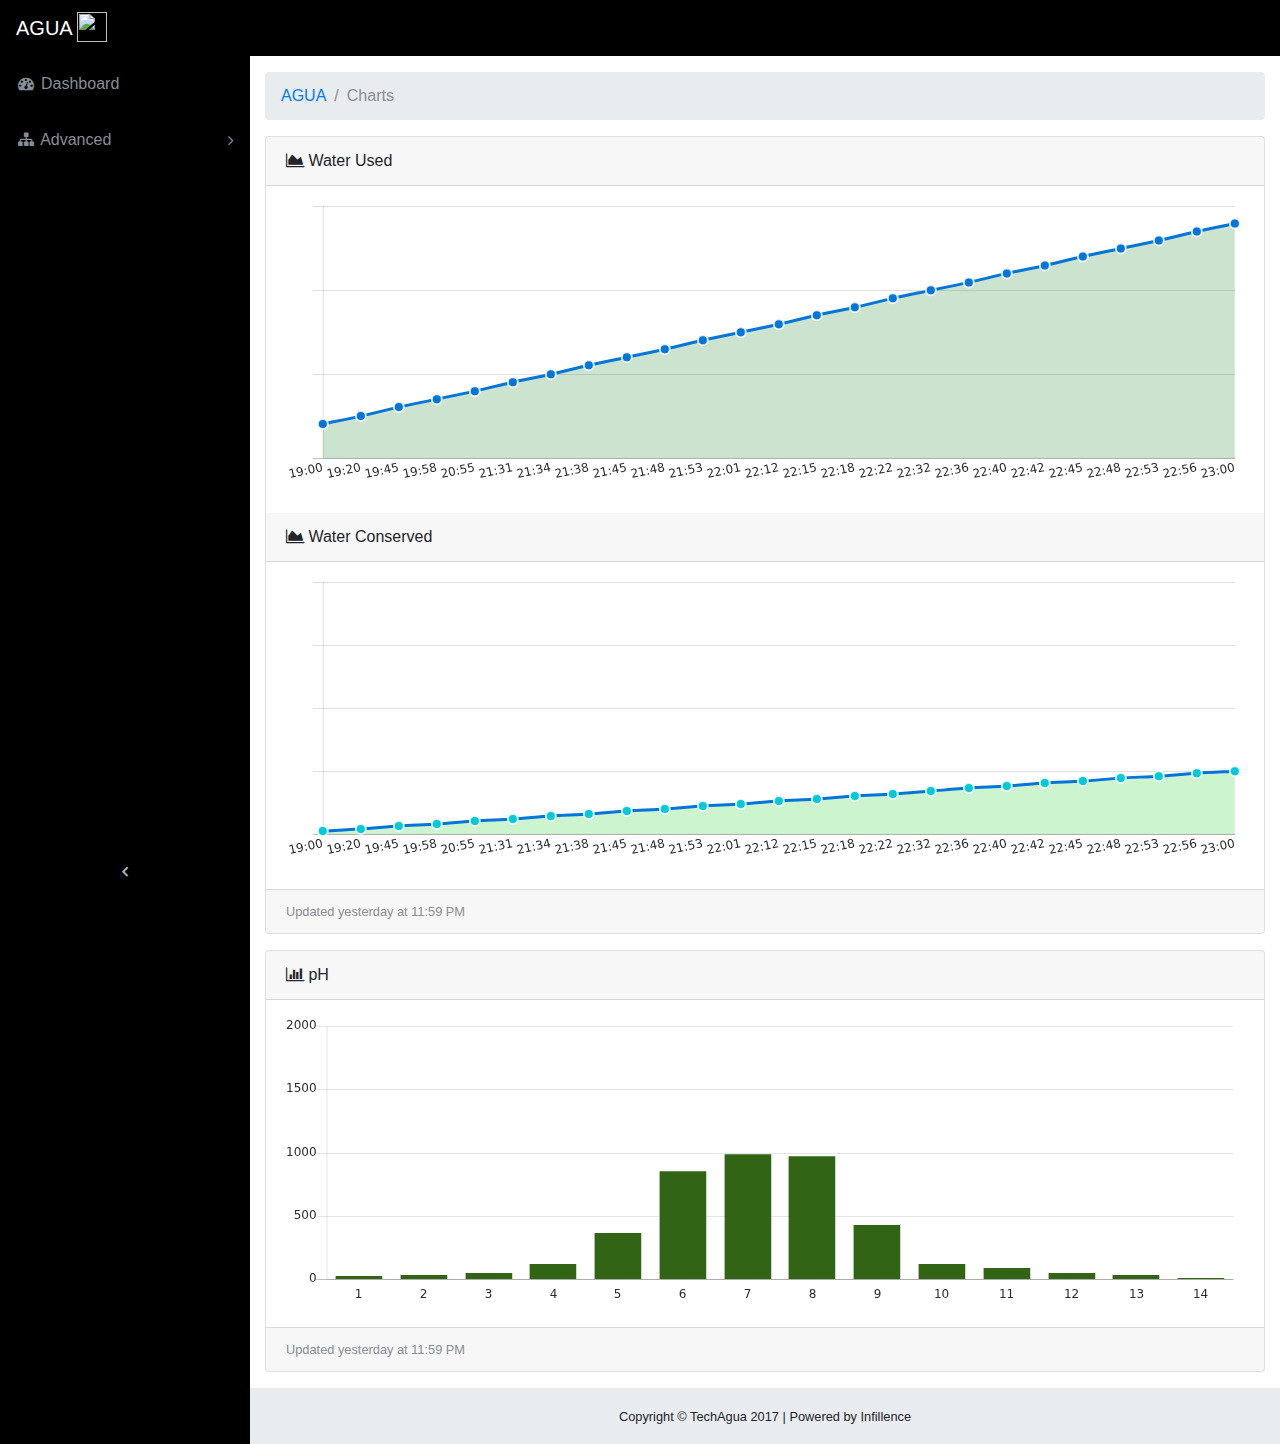
==== charts.html @ 157bf27e "add all agua files" ====
<!DOCTYPE html>
<html lang="en">

<head>
  <meta charset="utf-8">
  <meta http-equiv="X-UA-Compatible" content="IE=edge">
  <meta name="viewport" content="width=device-width, initial-scale=1, shrink-to-fit=no">
  <meta name="description" content="">
  <meta name="author" content="">
  <title>TechAGUA</title>
  <!-- Bootstrap core CSS-->
  <link href="vendor/bootstrap/css/bootstrap.min.css" rel="stylesheet">
  <!-- Custom fonts for this template-->
  <link href="vendor/font-awesome/css/font-awesome.min.css" rel="stylesheet" type="text/css">
  <!-- Custom styles for this template-->
  <link href="css/sb-admin.css" rel="stylesheet">
</head>
<style type="text/css">
  nav li{
    background-color: black !important;
  }
</style>
<body class="fixed-nav sticky-footer " id="page-top" style="background-color: black" >
  <!-- Navigation-->
  <nav class="navbar navbar-expand-lg navbar-dark fixed-top" id="mainNav" style="background-color: black"> 
    <a class="navbar-brand" href="index.html">AGUA
      <img src="agua logo.png" style="width: 30px;height: 30px;margin-top:-5px;"></a>
    <button class="navbar-toggler navbar-toggler-right" type="button" data-toggle="collapse" data-target="#navbarResponsive" aria-controls="navbarResponsive" aria-expanded="false" aria-label="Toggle navigation">
      <span class="navbar-toggler-icon"></span>
    </button>
    <div class="collapse navbar-collapse" id="navbarResponsive" style="background-color: black">
      <ul class="navbar-nav navbar-sidenav" id="exampleAccordion" style="background-color: black">
        <li class="nav-item" data-toggle="tooltip" data-placement="right" title="Dashboard">
          <a class="nav-link" href="index.html">
            <i class="fa fa-fw fa-dashboard"></i>
            <span class="nav-link-text">Dashboard</span>
          </a>
        </li>
        
      
        <li class="nav-item" data-toggle="tooltip" data-placement="right" title="Menu Levels">
          <a class="nav-link nav-link-collapse collapsed" data-toggle="collapse" href="#collapseMulti" data-parent="#exampleAccordion">
            <i class="fa fa-fw fa-sitemap"></i>
            <span class="nav-link-text">Advanced</span>
          </a>
          <ul class="sidenav-second-level collapse" id="collapseMulti">
            <li>
              <a class="nav-link-collapse collapsed" data-toggle="collapse" href="#collapseMulti2">Data</a>
              <ul class="sidenav-third-level collapse" id="collapseMulti2">
                <li>
                  <a href="tables.html" onClick="event.stopPropagation();">Table</a>
                </li>
                
              </ul>
            </li>

            <li>
              <a class="nav-link-collapse collapsed" data-toggle="collapse" href="#collapseMulti3" >Analytics</a>
              <ul class="sidenav-third-level collapse" id="collapseMulti3">
                <li>
                  <a href="charts.html">Charts</a>
                </li>
                
              </ul>
            </li>
          
          </ul>
        </li>
        
      </ul>
        <ul class="navbar-nav sidenav-toggler" style="background-color: #111133;">
        <li class="nav-item">
          <a class="nav-link text-center" id="sidenavToggler">
            <i class="fa fa-fw fa-angle-left"></i>
          </a>
        </li>
      </ul>
    </div>
  </nav>
    <div class="content-wrapper">
    <div class="container-fluid">
      <!-- Breadcrumbs-->
      <ol class="breadcrumb">
        <li class="breadcrumb-item">
          <a href="index.html">AGUA</a>
        </li>
        <li class="breadcrumb-item active">Charts</li>
      </ol>
      <!-- Area Chart Example-->
      <!-- Bar Chart -->
      <div class="card mb-3">
        <div class="card-header">
          <i class="fa fa-area-chart"></i> Water Used</div>
        <div class="card-body">
          <canvas id="waterused" width="100%" height="30"></canvas>
        </div>
    <div class="card-header">
          <i class="fa fa-area-chart"></i> Water Conserved</div>
        <div class="card-body">
          <canvas id="waterconserved" width="100%" height="30"></canvas>
        </div>
        <div class="card-footer small text-muted">Updated yesterday at 11:59 PM</div>
      </div>
   <!-- Bar Chart -->
<!--ph-->
<div class="card mb-3">
        <div class="card-header">
          <i class="fa fa-bar-chart"></i> pH</div>
        <div class="card-body">
          <canvas id="ph" width="100%" height="30"></canvas>
        </div>    
        <div class="card-footer small text-muted">Updated yesterday at 11:59 PM</div>
      </div>
<!--ph-->


    </div>
    <!-- /.container-fluid-->
    <!-- /.content-wrapper-->
    <footer class="sticky-footer">
      <div class="container">
        <div class="text-center">
          <small>Copyright © TechAgua 2017 | Powered by Infillence</small>
        </div>
      </div>
    </footer>
    <!-- Scroll to Top Button-->
    <a class="scroll-to-top rounded" href="#page-top">
      <i class="fa fa-angle-up"></i>
    </a>
    
    <!-- Bootstrap core JavaScript-->
    <script src="vendor/jquery/jquery.min.js"></script>
    <script src="vendor/popper/popper.min.js"></script>
    <script src="vendor/bootstrap/js/bootstrap.min.js"></script>
    <!-- Core plugin JavaScript-->
    <script src="vendor/jquery-easing/jquery.easing.min.js"></script>
    <!-- Page level plugin JavaScript-->
    <script src="vendor/chart.js/Chart.min.js"></script>
    <!-- Custom scripts for all pages-->
    <script src="js/sb-admin.min.js"></script>
    <!-- Custom scripts for this page-->
    <script src="js/sb-admin-charts.js"></script>
  </div>
</body>

</html>
---- css/sb-admin.css ----
/*!
 * Start Bootstrap - SB Admin v4.0.0-beta (https://startbootstrap.com/template-overviews/sb-admin)
 * Copyright 2013-2017 Start Bootstrap
 * Licensed under MIT (https://github.com/BlackrockDigital/startbootstrap-sb-admin/blob/master/LICENSE)
 */
html {
  position: relative;
  min-height: 100%; }

body {
  overflow-x: hidden; }

body.sticky-footer {
  margin-bottom: 56px; }
  body.sticky-footer .content-wrapper {
    min-height: calc(100vh - 56px - 56px); }

body.fixed-nav {
  padding-top: 56px; }

.content-wrapper {
  min-height: calc(100vh - 56px);
  padding-top: 1rem; }

.scroll-to-top {
  position: fixed;
  right: 15px;
  bottom: 3px;
  display: none;
  width: 50px;
  height: 50px;
  text-align: center;
  color: white;
  background: rgba(52, 58, 64, 0.5);
  line-height: 45px; }
  .scroll-to-top:focus, .scroll-to-top:hover {
    color: white; }
  .scroll-to-top:hover {
    background: #343a40; }
  .scroll-to-top i {
    font-weight: 800; }

.smaller {
  font-size: 0.7rem; }

.o-hidden {
  overflow: hidden !important; }

.z-0 {
  z-index: 0; }

.z-1 {
  z-index: 1; }

#mainNav .navbar-collapse {
  overflow: auto;
  max-height: 75vh; }
  #mainNav .navbar-collapse .navbar-nav .nav-item .nav-link {
    cursor: pointer; }
  #mainNav .navbar-collapse .navbar-sidenav .nav-link-collapse:after {
    float: right;
    content: '\f107';
    font-family: 'FontAwesome'; }
  #mainNav .navbar-collapse .navbar-sidenav .nav-link-collapse.collapsed:after {
    content: '\f105'; }
  #mainNav .navbar-collapse .navbar-sidenav .sidenav-second-level,
  #mainNav .navbar-collapse .navbar-sidenav .sidenav-third-level {
    padding-left: 0; }
    #mainNav .navbar-collapse .navbar-sidenav .sidenav-second-level > li > a,
    #mainNav .navbar-collapse .navbar-sidenav .sidenav-third-level > li > a {
      display: block;
      padding: 0.5em 0; }
      #mainNav .navbar-collapse .navbar-sidenav .sidenav-second-level > li > a:focus, #mainNav .navbar-collapse .navbar-sidenav .sidenav-second-level > li > a:hover,
      #mainNav .navbar-collapse .navbar-sidenav .sidenav-third-level > li > a:focus,
      #mainNav .navbar-collapse .navbar-sidenav .sidenav-third-level > li > a:hover {
        text-decoration: none; }
  #mainNav .navbar-collapse .navbar-sidenav .sidenav-second-level > li > a {
    padding-left: 1em; }
  #mainNav .navbar-collapse .navbar-sidenav .sidenav-third-level > li > a {
    padding-left: 2em; }
  #mainNav .navbar-collapse .sidenav-toggler {
    display: none; }
  #mainNav .navbar-collapse .navbar-nav > .nav-item.dropdown > .nav-link {
    position: relative;
    min-width: 45px; }
    #mainNav .navbar-collapse .navbar-nav > .nav-item.dropdown > .nav-link:after {
      float: right;
      width: auto;
      content: '\f105';
      border: none;
      font-family: 'FontAwesome'; }
    #mainNav .navbar-collapse .navbar-nav > .nav-item.dropdown > .nav-link .indicator {
      position: absolute;
      top: 5px;
      left: 21px;
      font-size: 10px; }
  #mainNav .navbar-collapse .navbar-nav > .nav-item.dropdown.show > .nav-link:after {
    content: '\f107'; }
  #mainNav .navbar-collapse .navbar-nav > .nav-item.dropdown .dropdown-menu > .dropdown-item > .dropdown-message {
    overflow: hidden;
    max-width: none;
    text-overflow: ellipsis; }

@media (min-width: 992px) {
  #mainNav .navbar-brand {
    width: 250px; }
  #mainNav .navbar-collapse {
    overflow: visible;
    max-height: none; }
    #mainNav .navbar-collapse .navbar-sidenav {
      position: absolute;
      top: 0;
      left: 0;
      overflow-x: hidden;
      overflow-y: auto;
      -webkit-flex-direction: column;
      -ms-flex-direction: column;
      flex-direction: column;
      margin-top: 56px; }
      #mainNav .navbar-collapse .navbar-sidenav > .nav-item {
        width: 250px;
        padding: 0; }
        #mainNav .navbar-collapse .navbar-sidenav > .nav-item > .nav-link {
          padding: 1em; }
        #mainNav .navbar-collapse .navbar-sidenav > .nav-item .sidenav-second-level,
        #mainNav .navbar-collapse .navbar-sidenav > .nav-item .sidenav-third-level {
          padding-left: 0;
          list-style: none; }
          #mainNav .navbar-collapse .navbar-sidenav > .nav-item .sidenav-second-level > li,
          #mainNav .navbar-collapse .navbar-sidenav > .nav-item .sidenav-third-level > li {
            width: 250px; }
            #mainNav .navbar-collapse .navbar-sidenav > .nav-item .sidenav-second-level > li > a,
            #mainNav .navbar-collapse .navbar-sidenav > .nav-item .sidenav-third-level > li > a {
              padding: 1em; }
        #mainNav .navbar-collapse .navbar-sidenav > .nav-item .sidenav-second-level > li > a {
          padding-left: 2.75em; }
        #mainNav .navbar-collapse .navbar-sidenav > .nav-item .sidenav-third-level > li > a {
          padding-left: 3.75em; }
    #mainNav .navbar-collapse .navbar-nav > .nav-item.dropdown > .nav-link {
      min-width: 0; }
      #mainNav .navbar-collapse .navbar-nav > .nav-item.dropdown > .nav-link:after {
        width: 24px;
        text-align: center; }
    #mainNav .navbar-collapse .navbar-nav > .nav-item.dropdown .dropdown-menu > .dropdown-item > .dropdown-message {
      max-width: 300px; } }

#mainNav.fixed-top .sidenav-toggler {
  display: none; }

@media (min-width: 992px) {
  #mainNav.fixed-top .navbar-sidenav {
    height: calc(100vh - 112px); }
  #mainNav.fixed-top .sidenav-toggler {
    position: absolute;
    top: 0;
    left: 0;
    display: flex;
    overflow-x: hidden;
    overflow-y: auto;
    -webkit-flex-direction: column;
    -ms-flex-direction: column;
    flex-direction: column;
    margin-top: calc(100vh - 56px); }
    #mainNav.fixed-top .sidenav-toggler > .nav-item {
      width: 250px;
      padding: 0; }
      #mainNav.fixed-top .sidenav-toggler > .nav-item > .nav-link {
        padding: 1em; } }

#mainNav.fixed-top.navbar-dark .sidenav-toggler {
  background-color: #212529; }
  #mainNav.fixed-top.navbar-dark .sidenav-toggler a i {
    color: #adb5bd; }

#mainNav.fixed-top.navbar-light .sidenav-toggler {
  background-color: #dee2e6; }
  #mainNav.fixed-top.navbar-light .sidenav-toggler a i {
    color: rgba(0, 0, 0, 0.5); }

body.sidenav-toggled #mainNav.fixed-top .sidenav-toggler {
  overflow-x: hidden;
  width: 55px; }
  body.sidenav-toggled #mainNav.fixed-top .sidenav-toggler .nav-item,
  body.sidenav-toggled #mainNav.fixed-top .sidenav-toggler .nav-link {
    width: 55px !important; }

body.sidenav-toggled #mainNav.fixed-top #sidenavToggler i {
  -webkit-transform: scaleX(-1);
  -moz-transform: scaleX(-1);
  -o-transform: scaleX(-1);
  transform: scaleX(-1);
  filter: FlipH;
  -ms-filter: 'FlipH'; }

#mainNav.static-top .sidenav-toggler {
  display: none; }

@media (min-width: 992px) {
  #mainNav.static-top .sidenav-toggler {
    display: flex; } }

body.sidenav-toggled #mainNav.static-top #sidenavToggler i {
  -webkit-transform: scaleX(-1);
  -moz-transform: scaleX(-1);
  -o-transform: scaleX(-1);
  transform: scaleX(-1);
  filter: FlipH;
  -ms-filter: 'FlipH'; }

.content-wrapper {
  overflow-x: hidden;
  background: white; }
  @media (min-width: 992px) {
    .content-wrapper {
      margin-left: 250px; } }

#sidenavToggler i {
  font-weight: 800; }

.navbar-sidenav-tooltip.show {
  display: none; }

@media (min-width: 992px) {
  body.sidenav-toggled .content-wrapper {
    margin-left: 55px; } }

body.sidenav-toggled .navbar-sidenav {
  overflow-x: hidden;
  width: 55px; }
  body.sidenav-toggled .navbar-sidenav .nav-link-text {
    display: none; }
  body.sidenav-toggled .navbar-sidenav .nav-item,
  body.sidenav-toggled .navbar-sidenav .nav-link {
    width: 55px !important; }
    body.sidenav-toggled .navbar-sidenav .nav-item:after,
    body.sidenav-toggled .navbar-sidenav .nav-link:after {
      display: none; }

body.sidenav-toggled .navbar-sidenav-tooltip.show {
  display: flex; }

#mainNav.navbar-dark .navbar-collapse .navbar-sidenav .nav-link-collapse:after {
  color: #868e96; }

#mainNav.navbar-dark .navbar-collapse .navbar-sidenav > .nav-item > .nav-link {
  color: #868e96; }
  #mainNav.navbar-dark .navbar-collapse .navbar-sidenav > .nav-item > .nav-link:hover {
    color: #adb5bd; }

#mainNav.navbar-dark .navbar-collapse .navbar-sidenav > .nav-item .sidenav-second-level > li > a,
#mainNav.navbar-dark .navbar-collapse .navbar-sidenav > .nav-item .sidenav-third-level > li > a {
  color: #868e96; }
  #mainNav.navbar-dark .navbar-collapse .navbar-sidenav > .nav-item .sidenav-second-level > li > a:focus, #mainNav.navbar-dark .navbar-collapse .navbar-sidenav > .nav-item .sidenav-second-level > li > a:hover,
  #mainNav.navbar-dark .navbar-collapse .navbar-sidenav > .nav-item .sidenav-third-level > li > a:focus,
  #mainNav.navbar-dark .navbar-collapse .navbar-sidenav > .nav-item .sidenav-third-level > li > a:hover {
    color: #adb5bd; }

#mainNav.navbar-dark .navbar-collapse .navbar-nav > .nav-item.dropdown > .nav-link:after {
  color: #adb5bd; }

@media (min-width: 992px) {
  #mainNav.navbar-dark .navbar-collapse .navbar-sidenav {
    background: #343a40; }
    #mainNav.navbar-dark .navbar-collapse .navbar-sidenav li.active a {
      color: white !important;
      background-color: #495057; }
      #mainNav.navbar-dark .navbar-collapse .navbar-sidenav li.active a:focus, #mainNav.navbar-dark .navbar-collapse .navbar-sidenav li.active a:hover {
        color: white; }
    #mainNav.navbar-dark .navbar-collapse .navbar-sidenav > .nav-item .sidenav-second-level,
    #mainNav.navbar-dark .navbar-collapse .navbar-sidenav > .nav-item .sidenav-third-level {
      background: #343a40; } }

#mainNav.navbar-light .navbar-collapse .navbar-sidenav .nav-link-collapse:after {
  color: rgba(0, 0, 0, 0.5); }

#mainNav.navbar-light .navbar-collapse .navbar-sidenav > .nav-item > .nav-link {
  color: rgba(0, 0, 0, 0.5); }
  #mainNav.navbar-light .navbar-collapse .navbar-sidenav > .nav-item > .nav-link:hover {
    color: rgba(0, 0, 0, 0.7); }

#mainNav.navbar-light .navbar-collapse .navbar-sidenav > .nav-item .sidenav-second-level > li > a,
#mainNav.navbar-light .navbar-collapse .navbar-sidenav > .nav-item .sidenav-third-level > li > a {
  color: rgba(0, 0, 0, 0.5); }
  #mainNav.navbar-light .navbar-collapse .navbar-sidenav > .nav-item .sidenav-second-level > li > a:focus, #mainNav.navbar-light .navbar-collapse .navbar-sidenav > .nav-item .sidenav-second-level > li > a:hover,
  #mainNav.navbar-light .navbar-collapse .navbar-sidenav > .nav-item .sidenav-third-level > li > a:focus,
  #mainNav.navbar-light .navbar-collapse .navbar-sidenav > .nav-item .sidenav-third-level > li > a:hover {
    color: rgba(0, 0, 0, 0.7); }

#mainNav.navbar-light .navbar-collapse .navbar-nav > .nav-item.dropdown > .nav-link:after {
  color: rgba(0, 0, 0, 0.5); }

@media (min-width: 992px) {
  #mainNav.navbar-light .navbar-collapse .navbar-sidenav {
    background: #f8f9fa; }
    #mainNav.navbar-light .navbar-collapse .navbar-sidenav li.active a {
      color: #000 !important;
      background-color: #e9ecef; }
      #mainNav.navbar-light .navbar-collapse .navbar-sidenav li.active a:focus, #mainNav.navbar-light .navbar-collapse .navbar-sidenav li.active a:hover {
        color: #000; }
    #mainNav.navbar-light .navbar-collapse .navbar-sidenav > .nav-item .sidenav-second-level,
    #mainNav.navbar-light .navbar-collapse .navbar-sidenav > .nav-item .sidenav-third-level {
      background: #f8f9fa; } }

.card-body-icon {
  position: absolute;
  z-index: 0;
  top: -25px;
  right: -25px;
  font-size: 5rem;
  -webkit-transform: rotate(15deg);
  -ms-transform: rotate(15deg);
  transform: rotate(15deg); }

@media (min-width: 576px) {
  .card-columns {
    column-count: 1; } }

@media (min-width: 768px) {
  .card-columns {
    column-count: 2; } }

@media (min-width: 1200px) {
  .card-columns {
    column-count: 2; } }

.card-login {
  max-width: 25rem; }

.card-register {
  max-width: 40rem; }

footer.sticky-footer {
  position: absolute;
  right: 0;
  bottom: 0;
  width: 100%;
  height: 56px;
  background-color: #e9ecef;
  line-height: 55px; }
  @media (min-width: 992px) {
    footer.sticky-footer {
      width: calc(100% - 250px); } }

@media (min-width: 992px) {
  body.sidenav-toggled footer.sticky-footer {
    width: calc(100% - 55px); } }
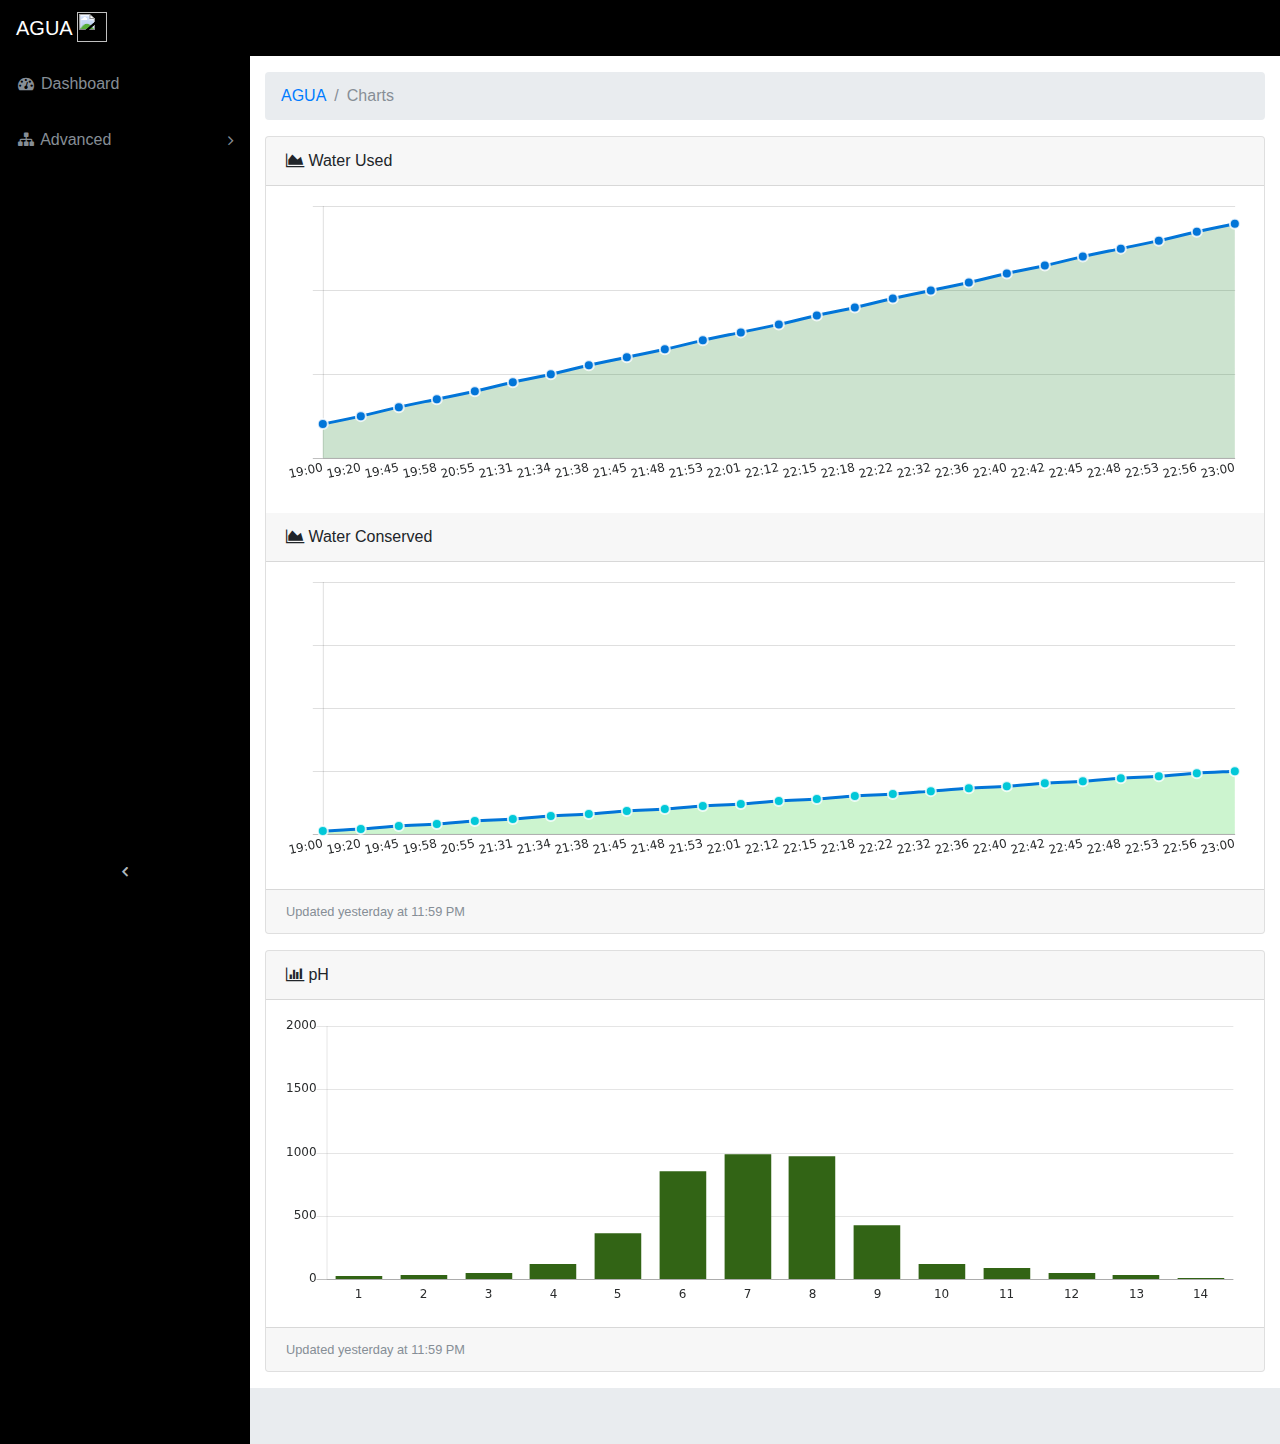
==== commit b14bcdae: "remove footer copyright" ====
--- a/charts.html
+++ b/charts.html
@@ -22,8 +22,8 @@
 </style>
 <body class="fixed-nav sticky-footer " id="page-top" style="background-color: black" >
   <!-- Navigation-->
-  <nav class="navbar navbar-expand-lg navbar-dark fixed-top" id="mainNav" style="background-color: black"> 
-    <a class="navbar-brand" href="index.html">AGUA
+  <nav class="navbar navbar-expand-lg navbar-dark fixed-top" id="mainNav" style="background-color: black">
+    <a class="navbar-brand" href="home.html">AGUA
       <img src="agua logo.png" style="width: 30px;height: 30px;margin-top:-5px;"></a>
     <button class="navbar-toggler navbar-toggler-right" type="button" data-toggle="collapse" data-target="#navbarResponsive" aria-controls="navbarResponsive" aria-expanded="false" aria-label="Toggle navigation">
       <span class="navbar-toggler-icon"></span>
@@ -31,13 +31,13 @@
     <div class="collapse navbar-collapse" id="navbarResponsive" style="background-color: black">
       <ul class="navbar-nav navbar-sidenav" id="exampleAccordion" style="background-color: black">
         <li class="nav-item" data-toggle="tooltip" data-placement="right" title="Dashboard">
-          <a class="nav-link" href="index.html">
+          <a class="nav-link" href="home.html">
             <i class="fa fa-fw fa-dashboard"></i>
             <span class="nav-link-text">Dashboard</span>
           </a>
         </li>
-        
-      
+
+
         <li class="nav-item" data-toggle="tooltip" data-placement="right" title="Menu Levels">
           <a class="nav-link nav-link-collapse collapsed" data-toggle="collapse" href="#collapseMulti" data-parent="#exampleAccordion">
             <i class="fa fa-fw fa-sitemap"></i>
@@ -50,7 +50,7 @@
                 <li>
                   <a href="tables.html" onClick="event.stopPropagation();">Table</a>
                 </li>
-                
+
               </ul>
             </li>
 
@@ -60,13 +60,13 @@
                 <li>
                   <a href="charts.html">Charts</a>
                 </li>
-                
+
               </ul>
             </li>
-          
+
           </ul>
         </li>
-        
+
       </ul>
         <ul class="navbar-nav sidenav-toggler" style="background-color: #111133;">
         <li class="nav-item">
@@ -82,7 +82,7 @@
       <!-- Breadcrumbs-->
       <ol class="breadcrumb">
         <li class="breadcrumb-item">
-          <a href="index.html">AGUA</a>
+          <a href="home.html">AGUA</a>
         </li>
         <li class="breadcrumb-item active">Charts</li>
       </ol>
@@ -108,7 +108,7 @@
           <i class="fa fa-bar-chart"></i> pH</div>
         <div class="card-body">
           <canvas id="ph" width="100%" height="30"></canvas>
-        </div>    
+        </div>
         <div class="card-footer small text-muted">Updated yesterday at 11:59 PM</div>
       </div>
 <!--ph-->
@@ -120,7 +120,7 @@
     <footer class="sticky-footer">
       <div class="container">
         <div class="text-center">
-          <small>Copyright © TechAgua 2017 | Powered by Infillence</small>
+          <small><!-- Copyright © TechAgua 2017 | Powered by Infillence --></small>
         </div>
       </div>
     </footer>
@@ -128,7 +128,7 @@
     <a class="scroll-to-top rounded" href="#page-top">
       <i class="fa fa-angle-up"></i>
     </a>
-    
+
     <!-- Bootstrap core JavaScript-->
     <script src="vendor/jquery/jquery.min.js"></script>
     <script src="vendor/popper/popper.min.js"></script>
